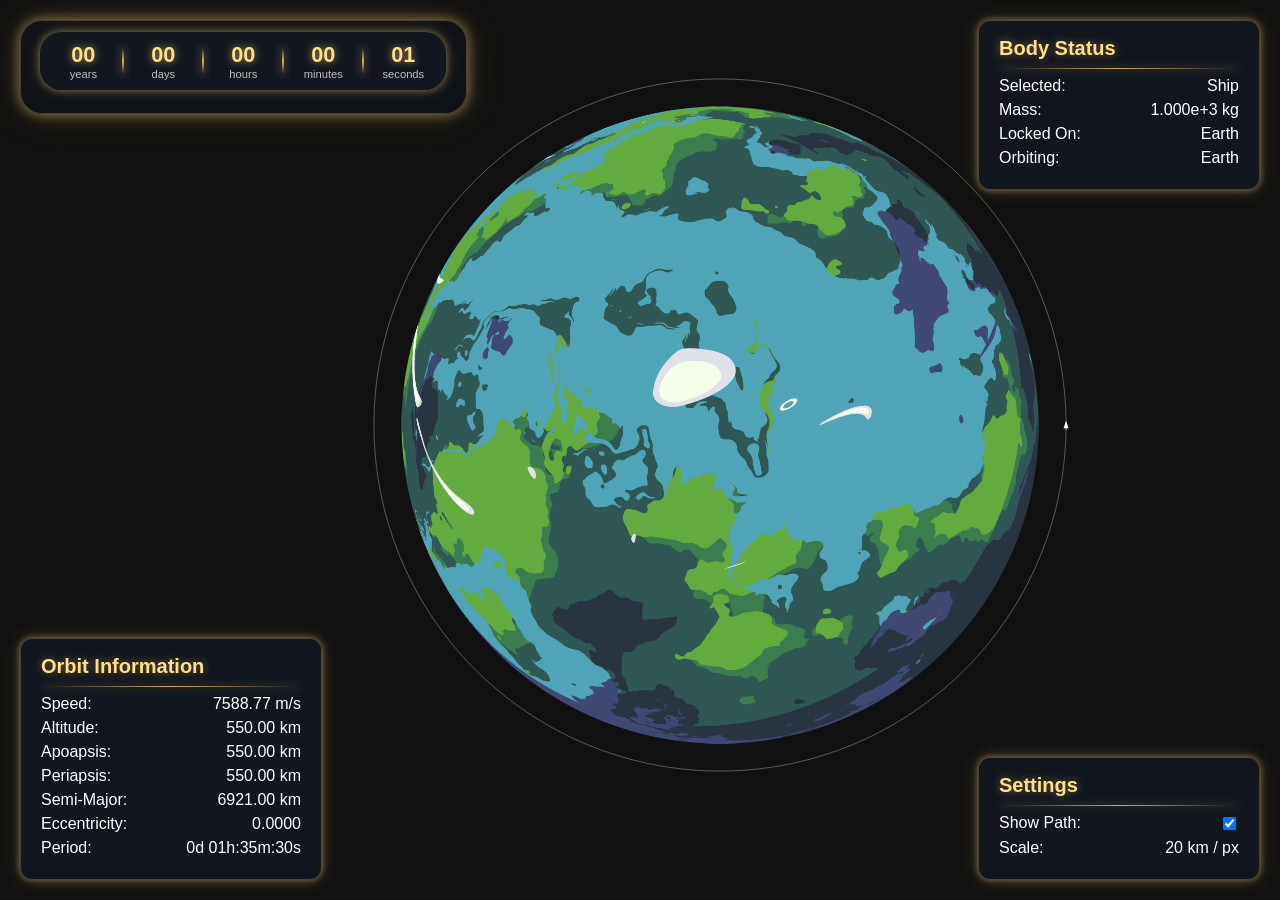
==== index.html @ ad807d1d "First" ====
<!DOCTYPE html>
<html lang="en">
  <head>
    <meta charset="utf-8" />
    <meta name="viewport" content="width=device-width, initial-scale=1" />
    <title>Orbits</title>
    <link rel="stylesheet" href="style.css" />
  </head>

  <body>
    <div class="canvas-wrapper">
      <canvas id="game"></canvas>

      <!-- TIME PANEL (Clock + Warp buttons) -->
      <div id="timePanel" class="ui-panel timepanel">
        <div class="timepanel-top">
          <div id="simClock">
            <div id="simClock" class="clock-bar">

              <div class="clock-segment">
                <div id="clockYears" class="clock-number">0</div>
                <div class="clock-label">years</div>
              </div>
              <div class="clock-separator"></div>
            
              <div class="clock-segment">
                <div id="clockDays" class="clock-number">0</div>
                <div class="clock-label">days</div>
              </div>
              <div class="clock-separator"></div>
            
              <div class="clock-segment">
                <div id="clockHours" class="clock-number">00</div>
                <div class="clock-label">hours</div>
              </div>
              <div class="clock-separator"></div>
            
              <div class="clock-segment">
                <div id="clockMinutes" class="clock-number">00</div>
                <div class="clock-label">minutes</div>
              </div>
              <div class="clock-separator"></div>
            
              <div class="clock-segment">
                <div id="clockSeconds" class="clock-number">00</div>
                <div class="clock-label">seconds</div>
              </div>
            
            </div>
            
          </div>
        </div>

        <div id="warpButtons" class="warp-buttons">
          <div class="clock-separator"></div>
          <button data-scale="1">1×</button>
          <div class="clock-separator"></div>
          <button data-scale="5">5×</button>
          <div class="clock-separator"></div>
          <button data-scale="10">10×</button>
          <div class="clock-separator"></div>
          <button data-scale="50">50×</button>
          <div class="clock-separator"></div>
          <button data-scale="100">100×</button>
          <div class="clock-separator"></div>
          <button data-scale="500">500×</button>
          <div class="clock-separator"></div>
          <button data-scale="1000">1k×</button>
          <div class="clock-separator"></div>
          <button data-scale="5000">5k×</button>
          <div class="clock-separator"></div>
          <button data-scale="10000">10k×</button>
          <div class="clock-separator"></div>
          <button data-scale="50000">50k×</button>
        </div>
      </div>

      <!-- ORBIT INFO -->
      <div id="orbitInfo" class="ui-panel large-panel">
        <div class="ui-title">Orbit Information</div>
        <div class="ui-divider"></div>
        <div class="info-row"><span>Speed:</span><span id="speedValue">—</span></div>
        <div class="info-row"><span>Altitude:</span><span id="altitudeValue">—</span></div>
        <div class="info-row"><span>Apoapsis:</span><span id="apoapsisValue">—</span></div>
        <div class="info-row"><span>Periapsis:</span><span id="periapsisValue">—</span></div>
        <div class="info-row"><span>Semi-Major:</span><span id="semiMajorValue">—</span></div>
        <div class="info-row"><span>Eccentricity:</span><span id="eccValue">—</span></div>
        <div class="info-row"><span>Period:</span><span id="periodValue">—</span></div>
      </div>

      <!-- SETTINGS PANEL -->
      <div id="generalSettings" class="ui-panel small-panel">
        <div class="ui-title">Settings</div>
        <div class="ui-divider"></div>


        <div class="info-row">
          <span>Show Path:</span>
          <input id="showPath" type="checkbox" checked/>
        </div>

        <div class="info-row">
          <span>Scale:</span>
          <span id="scaleText">10 km / px</span>
        </div>
      </div>

      <!-- BODY INFO -->
      <div id="bodyInfo" class="ui-panel small-panel">
        <div class="ui-title">Body Status</div>
        <div class="ui-divider"></div>

        <div class="info-row"><span>Selected:</span><span id="bodyName">Satellite</span></div>
        <div class="info-row"><span>Mass:</span><span id="bodyMass">—</span></div>
        <div class="info-row"><span>Locked On:</span><span id="CameraTarget">Earth</span></div>
        <div class="info-row"><span>Orbiting:</span><span id="bodyParent">—</span></div>
        
      </div>

    </div>
        <!-- RIGHT-CLICK CONTEXT MENU -->
    <div id="contextMenu" class="context-menu">
      <div id="ctxSelect">Select Body</div>
      <div id="ctxCamera">Set Camera Target</div>
    </div>


    <script type="module" src="index.js"></script>
  </body>
</html>
---- style.css ----
html, body {
  margin: 0;
  padding: 0;
  height: 100%;
  overflow: hidden;
  background: #111;
  font-family: Arial, sans-serif;
  color: white;
}

.canvas-wrapper {
  position: relative;
  width: 100%;
  height: 100%;
}

#game {
  width: 100%;
  height: 100%;
  display: block;
}

.ui-panel {
  position: absolute;
  background: rgba(20, 30, 45, 0.55);
  backdrop-filter: blur(6px);
  border-radius: 12px;
  padding: 16px 20px;

  border: 1px solid rgba(255,208,122,0.25);
  box-shadow:
    0 0 6px rgba(255,208,122,0.45),
    0 0 20px rgba(255,208,122,0.2);
}

.ui-title {
  font-size: 1.25rem;
  color: #ffe082;
  font-weight: bold;
  text-shadow: 0 0 10px rgba(255,208,122,0.4);
}

.ui-divider {
  margin: 8px 0;
  height: 1px;
  width: 100%;
  background: linear-gradient(to right,
    rgba(255,208,122,0),
    rgba(255,208,122,0.8),
    rgba(255,208,122,0));
  box-shadow: 0 0 8px rgba(255,208,122,0.5);
}

.info-row {
  display: flex;
  justify-content: space-between;
  margin: 6px 0;
}


/* =============================================
   TIME PANEL (wraps the clock perfectly)
============================================= */

#timePanel {
  position: absolute;
  top: 20px;
  left: 20px;

  display: inline-flex;
  flex-direction: column;
  align-items: center;

  padding: 10px 12px;   /* small but clean padding */
  width: fit-content;
  height: fit-content;

  background: rgba(15, 20, 30, 0.55);
  border-radius: 22px;

  border: 1px solid rgba(255,208,122,0.25);
  box-shadow:
    0 0 12px rgba(255,208,122,0.4),
    0 0 20px rgba(255,208,122,0.2),
    0 0 40px rgba(255,208,122,0.12);
}

#timePanel .timepanel-top {
  width: 100%;
  display: flex;
  justify-content: center;
}


/* =============================================
   CLOCK CONTAINER
============================================= */

.clock-bar {
  display: flex;
  align-items: center;
  gap: 14px;

  padding: 10px 18px;
  border-radius: 22px;

  background: rgba(20, 25, 35, 0.8);
  border: 1px solid rgba(255,208,122,0.25);
  box-shadow:
    0 0 6px rgba(255,208,122,0.35),
    0 0 16px rgba(255,208,122,0.2);

  width: fit-content;
  margin-bottom: 10px;
}

.clock-segment {
  display: flex;
  flex-direction: column;
  align-items: center;
  min-width: 50px;
}

.clock-number {
  font-size: 1.35rem;
  font-weight: 600;
  color: #ffe082;

  text-shadow:
    0 0 6px rgba(255,208,122,0.4),
    0 0 12px rgba(255,208,122,0.3),
    0 0 20px rgba(255,208,122,0.2);
}

.clock-label {
  font-size: 0.7rem;
  opacity: 0.85;
  color: #ddd;
}

/* =============================================
   GOLD GLOW SEPARATORS (no ":" only bars)
============================================= */

.clock-separator {
  width: 2px;
  height: 28px;

  background: linear-gradient(
    to bottom,
    rgba(255,208,122,0),
    rgba(255,208,122,0.85),
    rgba(255,208,122,0)
  );

  box-shadow: 0 0 8px rgba(255,208,122,0.6);
  border-radius: 4px;
}


/* WARP BUTTONS */


.warp-buttons {
  display: flex;
  align-items: center;
  justify-content: center;
  flex-wrap: nowrap;
  gap: 6px;
  margin-top: 0;

  padding: 0;
  border-radius: 16px;
  background: transparent;
  border: 1px solid transparent;
  box-shadow: none;

  max-height: 0;
  opacity: 0;
  overflow: hidden;
  pointer-events: none;
  transition: 0.25s ease;
}

.warp-buttons.visible {
  margin-top: 6px;
  padding: 4px 10px;
  background: rgba(20, 25, 35, 0.85);
  border: 1px solid rgba(255,208,122,0.25);
  box-shadow:
    0 0 6px rgba(255,208,122,0.35),
    0 0 16px rgba(255,208,122,0.18);

  max-height: 90px;
  opacity: 1;
  pointer-events: auto;
}

.warp-buttons button {
  background: transparent;
  border: none;
  color: #ffe082;
  padding: 2px 4px;
  min-width: 0;
  font-size: 0.68rem;
  letter-spacing: 0.03em;
  border-radius: 4px;
  flex: 0 0 auto;
}

.warp-buttons button.active {
  background: rgba(255,208,122,0.2);
  color: #eee;
  box-shadow: 0 0 8px rgba(255,208,122,0.45);
}

.warp-buttons .clock-separator {
  height: 16px;
  box-shadow: 0 0 6px rgba(255,208,122,0.45);
}

/* ORBIT INFO */
#orbitInfo {
  bottom: 20px;
  left: 20px;
  width: 260px;
}

/* SETTINGS */
#generalSettings {
  bottom: 20px;
  right: 20px;
  width: 240px;
}

/* BODY INFO */
#bodyInfo {
  top: 20px;
  right: 20px;
  width: 240px;
}

/* ==== Custom Right-Click Menu ==== */
.context-menu {
  position: absolute;
  background: rgba(20, 30, 45, 0.95);
  border: 1px solid rgba(255,208,122,0.35);
  box-shadow: 0 0 12px rgba(255,208,122,0.4);
  border-radius: 8px;
  padding: 6px 0;
  width: 160px;
  display: none;
  z-index: 9999;
}

.context-menu div {
  padding: 8px 12px;
  cursor: pointer;
  color: #ffe082;
  font-size: 0.9rem;
}

.context-menu div:hover {
  background: rgba(255,208,122,0.12);
}
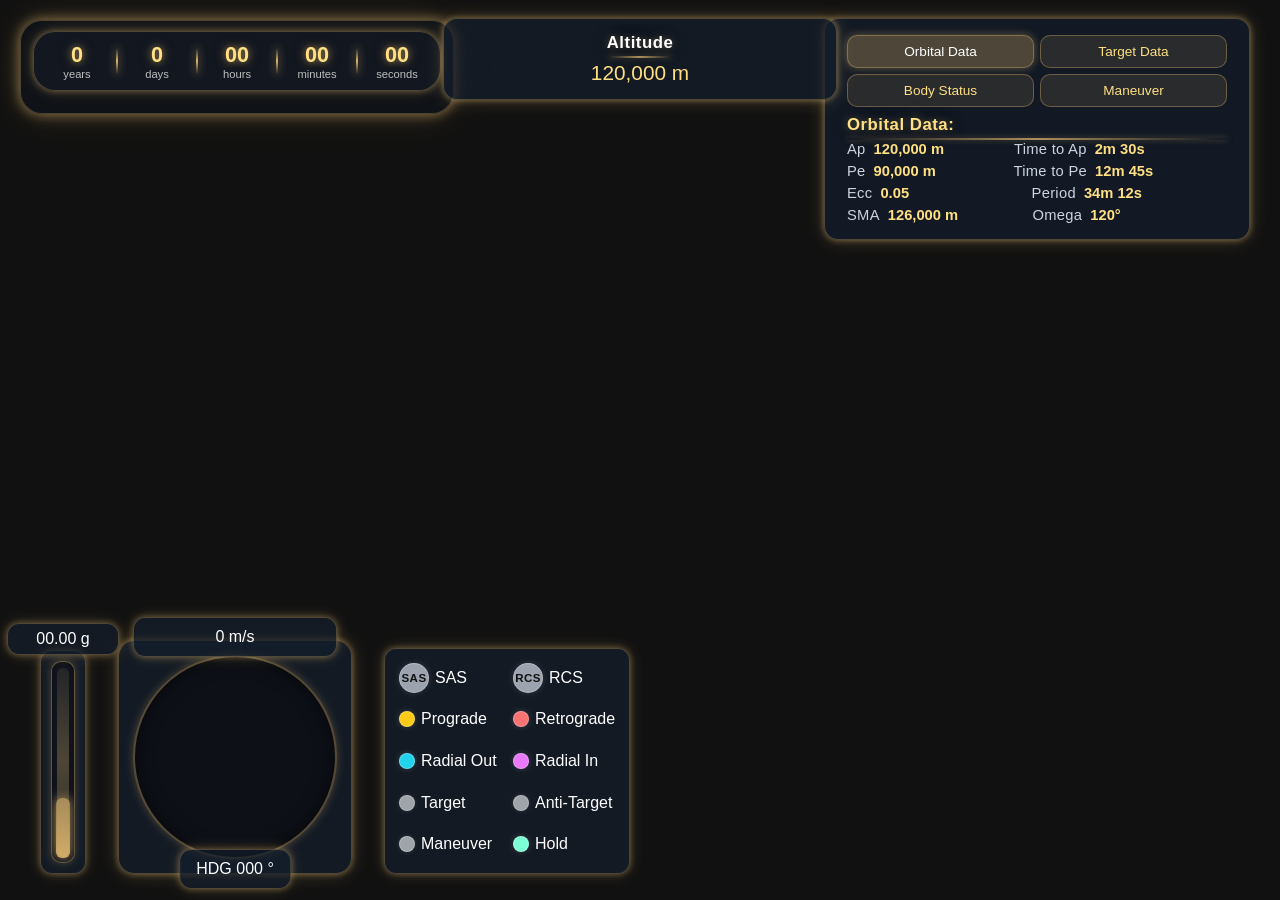
==== commit cde2f458: "V2" ====
--- a/index.html
+++ b/index.html
@@ -3,19 +3,23 @@
   <head>
     <meta charset="utf-8" />
     <meta name="viewport" content="width=device-width, initial-scale=1" />
+    <meta http-equiv="Cache-Control" content="no-cache, no-store, must-revalidate" />
+    <meta http-equiv="Pragma" content="no-cache" />
+    <meta http-equiv="Expires" content="0" />
     <title>Orbits</title>
     <link rel="stylesheet" href="style.css" />
   </head>
 
   <body>
-    <div class="canvas-wrapper">
-      <canvas id="game"></canvas>
+    <canvas id="game"></canvas>
+    <div id ="uiRoot">
+      
 
       <!-- TIME PANEL (Clock + Warp buttons) -->
       <div id="timePanel" class="ui-panel timepanel">
         <div class="timepanel-top">
           <div id="simClock">
-            <div id="simClock" class="clock-bar">
+            <div class="clock-bar">
 
               <div class="clock-segment">
                 <div id="clockYears" class="clock-number">0</div>
@@ -52,79 +56,232 @@
         </div>
 
         <div id="warpButtons" class="warp-buttons">
-          <div class="clock-separator"></div>
-          <button data-scale="1">1×</button>
-          <div class="clock-separator"></div>
-          <button data-scale="5">5×</button>
-          <div class="clock-separator"></div>
-          <button data-scale="10">10×</button>
-          <div class="clock-separator"></div>
-          <button data-scale="50">50×</button>
-          <div class="clock-separator"></div>
-          <button data-scale="100">100×</button>
-          <div class="clock-separator"></div>
-          <button data-scale="500">500×</button>
-          <div class="clock-separator"></div>
-          <button data-scale="1000">1k×</button>
-          <div class="clock-separator"></div>
-          <button data-scale="5000">5k×</button>
-          <div class="clock-separator"></div>
-          <button data-scale="10000">10k×</button>
-          <div class="clock-separator"></div>
-          <button data-scale="50000">50k×</button>
-        </div>
-      </div>
-
-      <!-- ORBIT INFO -->
-      <div id="orbitInfo" class="ui-panel large-panel">
-        <div class="ui-title">Orbit Information</div>
-        <div class="ui-divider"></div>
-        <div class="info-row"><span>Speed:</span><span id="speedValue">—</span></div>
-        <div class="info-row"><span>Altitude:</span><span id="altitudeValue">—</span></div>
-        <div class="info-row"><span>Apoapsis:</span><span id="apoapsisValue">—</span></div>
-        <div class="info-row"><span>Periapsis:</span><span id="periapsisValue">—</span></div>
-        <div class="info-row"><span>Semi-Major:</span><span id="semiMajorValue">—</span></div>
-        <div class="info-row"><span>Eccentricity:</span><span id="eccValue">—</span></div>
-        <div class="info-row"><span>Period:</span><span id="periodValue">—</span></div>
-      </div>
-
-      <!-- SETTINGS PANEL -->
-      <div id="generalSettings" class="ui-panel small-panel">
-        <div class="ui-title">Settings</div>
-        <div class="ui-divider"></div>
-
-
-        <div class="info-row">
-          <span>Show Path:</span>
-          <input id="showPath" type="checkbox" checked/>
-        </div>
-
-        <div class="info-row">
-          <span>Scale:</span>
-          <span id="scaleText">10 km / px</span>
-        </div>
-      </div>
-
-      <!-- BODY INFO -->
-      <div id="bodyInfo" class="ui-panel small-panel">
-        <div class="ui-title">Body Status</div>
-        <div class="ui-divider"></div>
-
-        <div class="info-row"><span>Selected:</span><span id="bodyName">Satellite</span></div>
-        <div class="info-row"><span>Mass:</span><span id="bodyMass">—</span></div>
-        <div class="info-row"><span>Locked On:</span><span id="CameraTarget">Earth</span></div>
-        <div class="info-row"><span>Orbiting:</span><span id="bodyParent">—</span></div>
-        
-      </div>
-
+          <!-- buttons generated dynamically -->
+        </div>
+      </div>
+
+      <div id="altitudeBox">
+        <span class="label panel-title">Altitude</span>
+        <span class="value" id="altitudeValue">120,000 m</span>
+      </div>
+
+      <div id="infoContainer">
+        <div class="info-tabs">
+          <button class="info-tab active" data-tab="orbital">Orbital Data</button>
+          <button class="info-tab" data-tab="target">Target Data</button>
+          <button class="info-tab" data-tab="body">Body Status</button>
+          <button class="info-tab" data-tab="maneuver">Maneuver</button>
+        </div>
+
+        <div class="info-content" data-tab-panel="orbital">
+          <div class="info-title panel-title">Orbital Data:</div>
+          <div class="info-row paired">
+            <span class="info-label">Ap</span>
+            <span class="info-value" id="apoapsisValue">120,000 m</span>
+            <span class="info-label">Time to Ap</span>
+            <span class="info-value" id="timeToApValue">2m 30s</span>
+          </div>
+          <div class="info-row paired">
+            <span class="info-label">Pe</span>
+            <span class="info-value" id="periapsisValue">90,000 m</span>
+            <span class="info-label">Time to Pe</span>
+            <span class="info-value" id="timeToPeValue">12m 45s</span>
+          </div>
+          <div class="info-row paired">
+            <span class="info-label">Ecc</span>
+            <span class="info-value" id="eccentricityValue">0.05</span>
+            <span class="info-label">Period</span>
+            <span class="info-value" id="periodValue">34m 12s</span>
+          </div>
+          <div class="info-row paired">
+            <span class="info-label">SMA</span>
+            <span class="info-value" id="semimajorValue">126,000 m</span>
+            <span class="info-label">Omega</span>
+            <span class="info-value" id="argumentValue">120°</span>
+          </div>
+        </div>
+
+        <div class="info-content hidden" data-tab-panel="target">
+          <div class="info-title panel-title">Target Data</div>
+          <div class="info-row">
+            <span class="info-label">Relative Vel</span>
+            <span class="info-value" id="targetRelVel">25 m/s</span>
+          </div>
+          <div class="info-row">
+            <span class="info-label">Separation</span>
+            <span class="info-value" id="targetSeparation">2.5 km</span>
+          </div>
+          <div class="info-row">
+            <span class="info-label">Closest Approach</span>
+            <span class="info-value" id="targetClosest">120 m</span>
+          </div>
+          <div class="info-row">
+            <span class="info-label">Time to CA</span>
+            <span class="info-value" id="targetTimeCA">1m 10s</span>
+          </div>
+        </div>
+
+        <div class="info-content hidden" data-tab-panel="body">
+          <div class="info-title panel-title">Body Status</div>
+          <div class="info-row">
+            <span class="info-label">Selected</span>
+            <span class="info-value" id="bodySelected">Ship</span>
+          </div>
+          <div class="info-row">
+            <span class="info-label">Mass</span>
+            <span class="info-value" id="bodyMass">1,000 kg</span>
+          </div>
+          <div class="info-row">
+            <span class="info-label">Situation</span>
+            <span class="info-value" id="bodySituation">Orbit</span>
+          </div>
+          <div class="info-row">
+            <span class="info-label">SOI</span>
+            <span class="info-value" id="bodySOI">Earth</span>
+          </div>
+          <div class="info-row">
+            <span class="info-label">Locked On</span>
+            <span class="info-value" id="bodyLockedOn">Ship</span>
+          </div>
+        </div>
+
+        <div class="info-content hidden" data-tab-panel="maneuver">
+          <div class="info-title panel-title">Maneuver Details</div>
+          <div class="info-row">
+            <span class="info-label">Delta V</span>
+            <span class="info-value" id="manDeltaV">320 m/s</span>
+          </div>
+          <div class="info-row">
+            <span class="info-label">Duration</span>
+            <span class="info-value" id="manDuration">18s</span>
+          </div>
+          <div class="info-row">
+            <span class="info-label">Start Burn</span>
+            <span class="info-value" id="manBurnStart">0d 0h 0m 9s</span>
+          </div>
+          <div class="info-row">
+            <span class="info-label">TWR</span>
+            <span class="info-value" id="manTWR">1.8</span>
+          </div>
+          <div class="info-row">
+            <span class="info-label">Heading</span>
+            <span class="info-value" id="manHeading">090°</span>
+          </div>
+        </div>
+      </div>
+
+      <div id="hudCluster">
+        <div id="thrustContainer">
+          <div id="accelBox">
+            <span class="value" id="accelValue">00.00 g</span>
+          </div>
+          <div id="thrustBar">
+            <div id="thrustLabel">0%</div>
+            <div id="thrustFill"></div>
+          </div>
+        </div>
+
+        <div id="navballContainer">
+          <div id="velocityBox">
+            <span class="value" id="velocityValue">0 m/s</span>
+          </div>
+          <canvas id="navball" width="200" height="200"></canvas>
+          <div id="headingBox">
+            <span class="label">HDG</span>
+            <span class="value" id="headingValue">000 °</span>
+          </div>
+        </div>
+
+        <div id="legendBox">
+          <div class="legend-item">
+            <span class="legend-btn">SAS</span>
+            <span>SAS</span>
+          </div>
+          <div class="legend-item">
+            <span class="legend-btn">RCS</span>
+            <span>RCS</span>
+          </div>
+          <div class="legend-item">
+            <button class="legend-dot-btn" style="color:#facc15;"></button><span>Prograde</span>
+          </div>
+          <div class="legend-item">
+            <button class="legend-dot-btn" style="color:#f87272;"></button><span>Retrograde</span>
+          </div>
+          <div class="legend-item">
+            <button class="legend-dot-btn" style="color:#22d3ee;"></button><span>Radial Out</span>
+          </div>
+          <div class="legend-item">
+            <button class="legend-dot-btn" style="color:#e879f9;"></button><span>Radial In</span>
+          </div>
+          <div class="legend-item">
+            <button class="legend-dot-btn" style="color:#9ca3af;" data-disabled="true"></button><span>Target</span>
+          </div>
+          <div class="legend-item">
+            <button class="legend-dot-btn" style="color:#9ca3af;" data-disabled="true"></button><span>Anti-Target</span>
+          </div>
+          <div class="legend-item">
+            <button class="legend-dot-btn" style="color:#9ca3af;" data-disabled="true"></button><span>Maneuver</span>
+          </div>
+          <div class="legend-item">
+            <button class="legend-dot-btn" style="color:#7cffd4;"></button><span>Hold</span>
+          </div>
+        </div>
+      </div>
+
+    <!-- Context menu (right-click bodies) -->
+    <div id="contextMenu" class="context-menu hidden">
+      <button id="ctxSelect">Select Body</button>
+      <button id="ctxFocus">Set Camera Focus</button>
+      <button id="ctxTarget">Set Target (placeholder)</button>
     </div>
-        <!-- RIGHT-CLICK CONTEXT MENU -->
-    <div id="contextMenu" class="context-menu">
-      <div id="ctxSelect">Select Body</div>
-      <div id="ctxCamera">Set Camera Target</div>
+
+    <!-- Pause Overlay -->
+    <div id="pauseOverlay">
+      <div id="pauseWindow">
+        <div class="pause-header">
+          <button id="settingsBack" class="icon-btn hidden" aria-label="Back to menu">&lt;</button>
+          <h2 id="pauseTitle" class="panel-title">Paused</h2>
+          <button id="pauseClose" class="icon-btn" aria-label="Close pause menu">x</button>
+        </div>
+        <div class="pause-body">
+          <div class="menu-buttons" id="mainMenu">
+            <button class="pause-btn" data-action="resume">Resume</button>
+            <button class="pause-btn" data-open="settings">Settings</button>
+            <button class="pause-btn" data-action="quit">Quit</button>
+          </div>
+          <div id="settingsPanel" class="hidden">
+            <h3 class="panel-title">Scaling</h3>
+            <div class="setting-row">
+              <label for="uiScaleRange">UI Scale</label>
+              <input type="range" id="uiScaleRange" min="50" max="150" step="1" value="100">
+              <span class="setting-value" id="uiScaleValue">100%</span>
+            </div>
+            <div class="setting-row">
+              <label for="clockScaleRange">Clock Scale</label>
+              <input type="range" id="clockScaleRange" min="50" max="150" step="1" value="100">
+              <span class="setting-value" id="clockScaleValue">100%</span>
+            </div>
+            <div class="setting-row">
+              <label for="altitudeScaleRange">Altitude Scale</label>
+              <input type="range" id="altitudeScaleRange" min="50" max="150" step="1" value="100">
+              <span class="setting-value" id="altitudeScaleValue">100%</span>
+            </div>
+            <div class="setting-row">
+              <label for="navballScaleRange">Navball Cluster Scale</label>
+              <input type="range" id="navballScaleRange" min="50" max="150" step="1" value="100">
+              <span class="setting-value" id="navballScaleValue">100%</span>
+            </div>
+            <div class="setting-row">
+              <label for="infoScaleRange">Info Panel Scale</label>
+              <input type="range" id="infoScaleRange" min="50" max="150" step="1" value="100">
+              <span class="setting-value" id="infoScaleValue">100%</span>
+            </div>
+          </div>
+        </div>
+      </div>
     </div>
 
-
-    <script type="module" src="index.js"></script>
-  </body>
+  <script type="module" src="./main.js?v=20260315-2218"></script>
+
+ </body>
 </html>
--- a/style.css
+++ b/style.css
@@ -1,3 +1,20 @@
+:root {
+  --design-width: 1600;
+  --design-height: 900;
+
+  --ui-scale-auto: min(
+    1,
+    calc(100vw / var(--design-width)),
+    calc(100vh / var(--design-height))
+  );
+  --ui-scale: var(--ui-scale-auto);
+  --clock-scale: 1;
+  --altitude-scale: 1;
+  --navball-scale: 1;
+  --navball-size: 200px;
+  --info-scale: 1;
+}
+
 html, body {
   margin: 0;
   padding: 0;
@@ -8,17 +25,85 @@
   color: white;
 }
 
-.canvas-wrapper {
-  position: relative;
-  width: 100%;
-  height: 100%;
-}
+
+
 
 #game {
-  width: 100%;
-  height: 100%;
+  position: fixed;
+  inset: 0;
+  width: 100vw;
+  height: 100vh;
   display: block;
 }
+
+#uiRoot {
+  position: fixed;
+  inset: 0;
+
+  /* same “inverse size + scale” trick, but now applied ONLY to UI */
+  width: calc(100vw / var(--ui-scale));
+  height: calc(100vh / var(--ui-scale));
+  transform: scale(var(--ui-scale));
+  transform-origin: top left;
+
+  pointer-events: none; /* lets mouse interact with canvas unless a panel overrides */
+}
+
+
+/* ===========================
+   ENABLE INTERACTION FOR UI
+=========================== */
+
+#uiRoot #timePanel,
+#uiRoot #warpButtons,
+#uiRoot #legendBox,
+#uiRoot #legendBox *,
+#uiRoot #hudCluster,
+#uiRoot #hudCluster *,
+#uiRoot #infoPanel,
+#uiRoot #infoPanel *,
+#uiRoot .info-tab,
+#uiRoot .info-content,
+#uiRoot #contextMenu,
+#uiRoot #contextMenu * {
+  pointer-events: auto;
+}
+
+.context-menu {
+  position: fixed;
+  background: rgba(18, 24, 36, 0.95);
+  border: 1px solid rgba(255, 208, 122, 0.35);
+  box-shadow:
+    0 6px 20px rgba(0, 0, 0, 0.4),
+    0 0 12px rgba(255, 208, 122, 0.18);
+  border-radius: 10px;
+  padding: 6px;
+  display: flex;
+  flex-direction: column;
+  gap: 6px;
+  z-index: 40;
+  min-width: 190px;
+  pointer-events: auto;
+}
+
+.context-menu button {
+  background: rgba(255, 208, 122, 0.12);
+  border: 1px solid rgba(255, 208, 122, 0.25);
+  color: #ffe082;
+  border-radius: 8px;
+  padding: 8px 10px;
+  text-align: left;
+  cursor: pointer;
+  transition: background 120ms ease, transform 120ms ease;
+}
+
+.context-menu button:hover,
+.context-menu button:focus-visible {
+  background: rgba(255, 208, 122, 0.22);
+  transform: translateX(1px);
+}
+
+
 
 .ui-panel {
   position: absolute;
@@ -33,31 +118,6 @@
     0 0 20px rgba(255,208,122,0.2);
 }
 
-.ui-title {
-  font-size: 1.25rem;
-  color: #ffe082;
-  font-weight: bold;
-  text-shadow: 0 0 10px rgba(255,208,122,0.4);
-}
-
-.ui-divider {
-  margin: 8px 0;
-  height: 1px;
-  width: 100%;
-  background: linear-gradient(to right,
-    rgba(255,208,122,0),
-    rgba(255,208,122,0.8),
-    rgba(255,208,122,0));
-  box-shadow: 0 0 8px rgba(255,208,122,0.5);
-}
-
-.info-row {
-  display: flex;
-  justify-content: space-between;
-  margin: 6px 0;
-}
-
-
 /* =============================================
    TIME PANEL (wraps the clock perfectly)
 ============================================= */
@@ -66,6 +126,9 @@
   position: absolute;
   top: 20px;
   left: 20px;
+
+  transform: scale(var(--clock-scale));
+  transform-origin: top left;
 
   display: inline-flex;
   flex-direction: column;
@@ -157,7 +220,6 @@
   border-radius: 4px;
 }
 
-
 /* WARP BUTTONS */
 
 
@@ -219,48 +281,564 @@
   box-shadow: 0 0 6px rgba(255,208,122,0.45);
 }
 
-/* ORBIT INFO */
-#orbitInfo {
-  bottom: 20px;
-  left: 20px;
-  width: 260px;
-}
-
-/* SETTINGS */
-#generalSettings {
-  bottom: 20px;
-  right: 20px;
-  width: 240px;
-}
-
-/* BODY INFO */
-#bodyInfo {
-  top: 20px;
-  right: 20px;
-  width: 240px;
-}
-
-/* ==== Custom Right-Click Menu ==== */
-.context-menu {
-  position: absolute;
-  background: rgba(20, 30, 45, 0.95);
+/* WARP BUTTONS */
+ 
+
+#altitudeBox {
+  position: absolute;
+  top: 18px;
+  left: 50%;
+  transform: translateX(-50%) scale(var(--altitude-scale));
+  transform-origin: top center;
+  background: rgba(20, 30, 45, 0.7);
+  border-radius: 14px;
+  padding: 14px 26px;
+  border: 1px solid rgba(255,208,122,0.25);
+  box-shadow:
+    0 0 6px rgba(255,208,122,0.45),
+    0 0 20px rgba(255,208,122,0.2);
+  z-index: 2;
+  text-align: center;
+  min-width: 340px;
+  display: flex;
+  flex-direction: column;
+  align-items: center;
+}
+
+#altitudeBox .label {
+  display: block;
+  margin-bottom: 8px;
+  color: #fff !important;
+}
+
+#altitudeBox .value {
+  font-size: 1.3rem;
+  color: #ffe082;
+}
+
+#infoContainer {
+  position: absolute;
+  top: 18px;
+  right: 30px;
+  background: rgba(20, 30, 45, 0.72);
+  border-radius: 14px;
+  padding: 16px 22px;
+  border: 1px solid rgba(255,208,122,0.25);
+  box-shadow:
+    0 0 6px rgba(255,208,122,0.45),
+    0 0 20px rgba(255,208,122,0.2);
+  width: 380px;
+  display: flex;
+  flex-direction: column;
+  gap: 8px;
+  transform: scale(var(--info-scale));
+  transform-origin: top right;
+}
+
+.info-tabs {
+  display: grid;
+  grid-template-columns: repeat(2, minmax(0, 1fr));
+  gap: 6px;
+}
+
+.info-tab {
+  background: rgba(255,208,122,0.1);
+  border: 1px solid rgba(255,208,122,0.3);
+  color: #ffe082;
+  border-radius: 10px;
+  padding: 8px 10px;
+  cursor: pointer;
+  font-size: 0.85rem;
+  transition: background 120ms ease, box-shadow 120ms ease, transform 120ms ease;
+}
+
+.info-tab:hover,
+.info-tab:focus-visible {
+  transform: translateY(-1px);
+  box-shadow: 0 0 10px rgba(255,208,122,0.3);
+  background: rgba(255,208,122,0.18);
+}
+
+.info-tab.active {
+  background: rgba(255,208,122,0.25);
+  box-shadow: 0 0 10px rgba(255,208,122,0.35);
+  color: #fff;
+}
+
+.info-content {
+  display: grid;
+  gap: 6px;
+}
+
+.info-content.hidden {
+  display: none;
+}
+
+.panel-title,
+#altitudeBox .label,
+#infoContainer .info-title {
+  font-size: 1.05rem;
+  font-weight: 700;
+  letter-spacing: 0.03em;
+  color: #ffe082;
+  text-transform: none;
+  position: relative;
+  text-shadow:
+    0 0 8px rgba(255,208,122,0.35),
+    0 0 18px rgba(0,0,0,0.4);
+}
+
+.panel-title::after,
+#altitudeBox .label::after,
+#infoContainer .info-title::after {
+  content: "";
+  position: absolute;
+  left: 0;
+  right: 0;
+  bottom: -5px;
+  height: 2px;
+  border-radius: 999px;
+  background: linear-gradient(
+    to right,
+    rgba(255,208,122,0),
+    rgba(255,208,122,0.65),
+    rgba(255,208,122,0)
+  );
+  box-shadow:
+    0 0 6px rgba(255,208,122,0.35),
+    0 0 10px rgba(0,0,0,0.25);
+}
+
+#infoContainer .info-row {
+  display: flex;
+  justify-content: space-between;
+  align-items: center;
+  font-size: 0.92rem;
+}
+
+#infoContainer .info-row.paired {
+  display: grid;
+  grid-template-columns: auto minmax(0, 1fr) auto minmax(0, 1fr);
+  column-gap: 8px;
+}
+
+#infoContainer .info-label {
+  color: #cdd4e2;
+  letter-spacing: 0.02em;
+}
+
+#infoContainer .info-value {
+  color: #ffe082;
+  font-weight: 600;
+}
+
+#navballContainer {
+  position: relative;
+  background: rgba(20, 30, 45, 0.7);
+  border: 1px solid rgba(255,208,122,0.25);
+  border-radius: 16px;
+  padding: 14px;
+  box-shadow:
+    0 0 6px rgba(255,208,122,0.45),
+    0 0 20px rgba(255,208,122,0.2);
+  display: inline-flex;
+  align-items: center;
+  justify-content: center;
+  z-index: 2;
+}
+
+#velocityBox {
+  position: absolute;
+  left: 50%;
+  top: -24px;
+  transform: translateX(-50%);
+  background: rgba(20, 30, 45, 0.7);
+  border: 1px solid rgba(255,208,122,0.25);
+  border-radius: 12px;
+  padding: 10px 16px;
+  min-width: 170px;
+  box-shadow:
+    0 0 6px rgba(255,208,122,0.35),
+    0 0 16px rgba(255,208,122,0.18);
+  text-align: center;
+  z-index: 3;
+}
+
+#headingBox {
+  position: absolute;
+  left: 50%;
+  bottom: -16px;
+  transform: translateX(-50%);
+  background: rgba(20, 30, 45, 0.7);
+  border: 1px solid rgba(255,208,122,0.25);
+  border-radius: 12px;
+  padding: 10px 16px;
+  box-shadow:
+    0 0 6px rgba(255,208,122,0.35),
+    0 0 16px rgba(255,208,122,0.18);
+  text-align: center;
+  z-index: 2;
+}
+
+#legendBox {
+  position: relative;
+  background: rgba(20, 30, 45, 0.7);
+  border: 1px solid rgba(255,208,122,0.25);
+  border-radius: 12px;
+  padding: 12px 14px;
+  min-width: 200px;
+  min-height: 200px;
+  box-shadow:
+    0 0 6px rgba(255,208,122,0.35),
+    0 0 16px rgba(255,208,122,0.18);
+  z-index: 2;
+  display: grid;
+  grid-template-columns: repeat(2, minmax(0, 1fr));
+  grid-auto-rows: 1fr;
+  gap: 8px 12px;
+  align-content: space-between;
+}
+
+#legendBox .legend-item {
+  display: flex;
+  align-items: center;
+  gap: 6px;
+  justify-content: flex-start;
+}
+
+#legendBox .dot {
+  width: 12px;
+  height: 12px;
+  border-radius: 50%;
+  box-shadow: 0 0 10px currentColor;
+}
+
+#legendBox .legend-dot-btn {
+  width: 16px;
+  height: 16px;
+  border-radius: 50%;
+  border: 1px solid rgba(255,255,255,0.25);
+  background: currentColor;
+  box-shadow: 0 0 6px rgba(255,255,255,0.18);
+  padding: 0;
+  cursor: pointer;
+  outline: none;
+  transition: transform 120ms ease, box-shadow 120ms ease;
+}
+
+#legendBox .legend-dot-btn:hover,
+#legendBox .legend-dot-btn:focus-visible {
+  transform: scale(1.08);
+  box-shadow:
+    0 0 8px currentColor,
+    0 0 12px rgba(255,255,255,0.22);
+}
+
+#legendBox .legend-dot-btn.active {
+  box-shadow:
+    0 0 12px currentColor,
+    0 0 18px rgba(255,255,255,0.3);
+  transform: scale(1.08);
+}
+
+#legendBox .legend-dot-btn[data-disabled="true"] {
+  cursor: default;
+  box-shadow: 0 0 4px rgba(255,255,255,0.12);
+  filter: grayscale(0.4);
+}
+
+#legendBox .legend-btn {
+  width: 28px;
+  height: 28px;
+  border-radius: 50%;
+  display: inline-flex;
+  align-items: center;
+  justify-content: center;
+  font-size: 0.72rem;
+  font-weight: 700;
+  letter-spacing: 0.04em;
+  color: #111;
+  background: #9ca3af;
+  border: 1px solid rgba(255,255,255,0.25);
+  box-shadow: 0 0 6px rgba(255,255,255,0.15);
+  cursor: pointer;
+  transition: transform 120ms ease, box-shadow 120ms ease, background 120ms ease;
+}
+
+#legendBox .legend-btn:hover,
+#legendBox .legend-btn:focus-visible {
+  transform: scale(1.05);
+  box-shadow: 0 0 8px rgba(255,255,255,0.25);
+}
+
+#legendBox .legend-btn.active {
+  background: #ffe082;
+  border-color: rgba(255,208,122,0.6);
+  box-shadow:
+    0 0 10px rgba(255,208,122,0.45),
+    0 0 16px rgba(255,208,122,0.3);
+}
+#thrustContainer {
+  position: relative;
+  background: rgba(20, 30, 45, 0.7);
+  border: 1px solid rgba(255,208,122,0.25);
+  border-radius: 12px;
+  padding: 10px;
+  box-shadow:
+    0 0 6px rgba(255,208,122,0.35),
+    0 0 16px rgba(255,208,122,0.18);
+  z-index: 6;
+  box-sizing: border-box;
+  display: flex;
+  align-items: center;
+  justify-content: center;
+}
+
+
+#accelBox {
+  position: absolute;
+  left: 50%;
+  transform: translate(-50%, -8px);
+  top: -20px;
+  background: rgba(20, 30, 45, 0.7);
+  border: 1px solid rgba(255,208,122,0.25);
+  border-radius: 12px;
+  padding: 6px 10px;
+  min-width: 90px;
+  box-shadow:
+    0 0 6px rgba(255,208,122,0.35),
+    0 0 16px rgba(255,208,122,0.18);
+  text-align: center;
+  z-index: 10;
+}
+
+
+#thrustBar {
+  position: relative;
+  width: 22px;
+  height: 200px;
+  border-radius: 10px;
+  background: rgba(20, 25, 35, 0.9);
   border: 1px solid rgba(255,208,122,0.35);
-  box-shadow: 0 0 12px rgba(255,208,122,0.4);
+  box-shadow:
+    inset 0 0 10px rgba(0,0,0,0.6),
+    0 0 10px rgba(255,208,122,0.25);
+  overflow: hidden;
+}
+
+#thrustBar::before {
+  content: "";
+  position: absolute;
+  inset: 6px 5px;
+  border-radius: 6px;
+  background: linear-gradient(
+    to bottom,
+    rgba(255,208,122,0.08),
+    rgba(255,208,122,0.25),
+    rgba(255,208,122,0.08)
+  );
+  pointer-events: none;
+}
+
+#thrustFill {
+  position: absolute;
+  bottom: 4px;
+  left: 4px;
+  right: 4px;
+  height: 30%;
+  border-radius: 6px;
+  background: linear-gradient(
+    to top,
+    rgba(255,208,122,0.8),
+    rgba(255,208,122,0.55)
+  );
+  box-shadow:
+    0 0 10px rgba(255,208,122,0.45),
+    0 0 18px rgba(255,208,122,0.3);
+  transition: height 180ms ease;
+}
+
+#thrustArrow {
+  display: none;
+}
+
+
+#thrustFrame {
+  display: none;
+}
+
+#thrustLabel {
+  position: absolute;
+  top: -32px;
+  left: 50%;
+  transform: translateX(-50%);
+  background: rgba(20, 30, 45, 0.85);
+  border: 1px solid rgba(255,208,122,0.25);
   border-radius: 8px;
-  padding: 6px 0;
-  width: 160px;
-  display: none;
-  z-index: 9999;
-}
-
-.context-menu div {
-  padding: 8px 12px;
+  padding: 4px 8px;
+  color: #ffe082;
+  font-size: 0.85rem;
+  box-shadow:
+    0 0 6px rgba(255,208,122,0.35),
+    0 0 12px rgba(255,208,122,0.2);
+  white-space: nowrap;
+}
+
+#navball {
+  width: var(--navball-size);
+  height: var(--navball-size);
+  border-radius: 50%;
+  background: #0d1017;
+  border: 2px solid rgba(255,208,122,0.3);
+  box-shadow:
+    inset 0 0 18px rgba(0,0,0,0.6),
+    0 0 10px rgba(255,208,122,0.25);
+}
+
+
+#hudCluster {
+  position: absolute;
+  bottom: 26px;
+  left: 40px;
+  display: flex;
+  align-items: flex-end;
+  gap: 32px;
+  z-index: 2;
+  transform: scale(var(--navball-scale));
+  transform-origin: bottom left;
+}
+
+/* =============================================
+   PAUSE OVERLAY
+============================================= */
+
+body.paused {
+  overflow: hidden;
+}
+
+#pauseOverlay {
+  position: fixed;
+  inset: 0;
+  display: flex;
+  align-items: center;
+  justify-content: center;
+  background: rgba(0, 0, 0, 0.4);
+  opacity: 0;
+  pointer-events: none;
+  transition: opacity 160ms ease;
+  z-index: 20;
+}
+
+#pauseOverlay.visible {
+  opacity: 1;
+  pointer-events: auto;
+}
+
+#pauseWindow {
+  background: rgba(20, 25, 35, 0.9);
+  border: 1px solid rgba(255,208,122,0.3);
+  box-shadow:
+    0 0 12px rgba(255,208,122,0.35),
+    0 0 26px rgba(0,0,0,0.55);
+  border-radius: 16px;
+  padding: 14px 16px;
+  min-width: 260px;
+  max-width: 320px;
+}
+
+.pause-header {
+  display: flex;
+  align-items: center;
+  justify-content: space-between;
+  margin-bottom: 12px;
+  gap: 10px;
+}
+
+.pause-header h2 {
+  margin: 0;
+  font-size: 1.1rem;
+  letter-spacing: 0.04em;
+  flex: 1;
+  text-align: center;
+}
+
+.icon-btn {
+  background: transparent;
+  border: 1px solid rgba(255,255,255,0.25);
+  color: #fff;
+  width: 32px;
+  height: 32px;
+  border-radius: 8px;
   cursor: pointer;
-  color: #ffe082;
-  font-size: 0.9rem;
-}
-
-.context-menu div:hover {
+  display: inline-flex;
+  align-items: center;
+  justify-content: center;
+  padding: 0;
+}
+
+.pause-body {
+  display: grid;
+  grid-template-columns: 1fr;
+  gap: 12px;
+}
+
+.menu-buttons {
+  display: flex;
+  flex-direction: column;
+  gap: 10px;
+}
+
+.pause-btn {
   background: rgba(255,208,122,0.12);
-}
-
+  color: #ffe082;
+  border: 1px solid rgba(255,208,122,0.4);
+  border-radius: 10px;
+  padding: 10px 12px;
+  cursor: pointer;
+  transition: transform 120ms ease, box-shadow 120ms ease, background 120ms ease;
+}
+
+.pause-btn:hover,
+.pause-btn:focus-visible {
+  transform: translateY(-1px);
+  box-shadow: 0 0 10px rgba(255,208,122,0.35);
+  background: rgba(255,208,122,0.2);
+}
+
+.hidden {
+  display: none !important;
+}
+
+#settingsPanel h3 {
+  margin: 8px 0;
+  font-size: 0.95rem;
+  letter-spacing: 0.03em;
+}
+
+.setting-row {
+  display: grid;
+  grid-template-columns: 140px 1fr 52px;
+  align-items: center;
+  gap: 8px;
+  margin-bottom: 10px;
+}
+
+.setting-row label {
+  font-size: 0.85rem;
+  color: #d7deed;
+}
+
+.setting-row input[type="range"] {
+  width: 100%;
+}
+
+.setting-value {
+  text-align: right;
+  color: #ffe082;
+  font-weight: 600;
+}
+
+.back-btn {
+  margin-top: 8px;
+  width: 100%;
+}
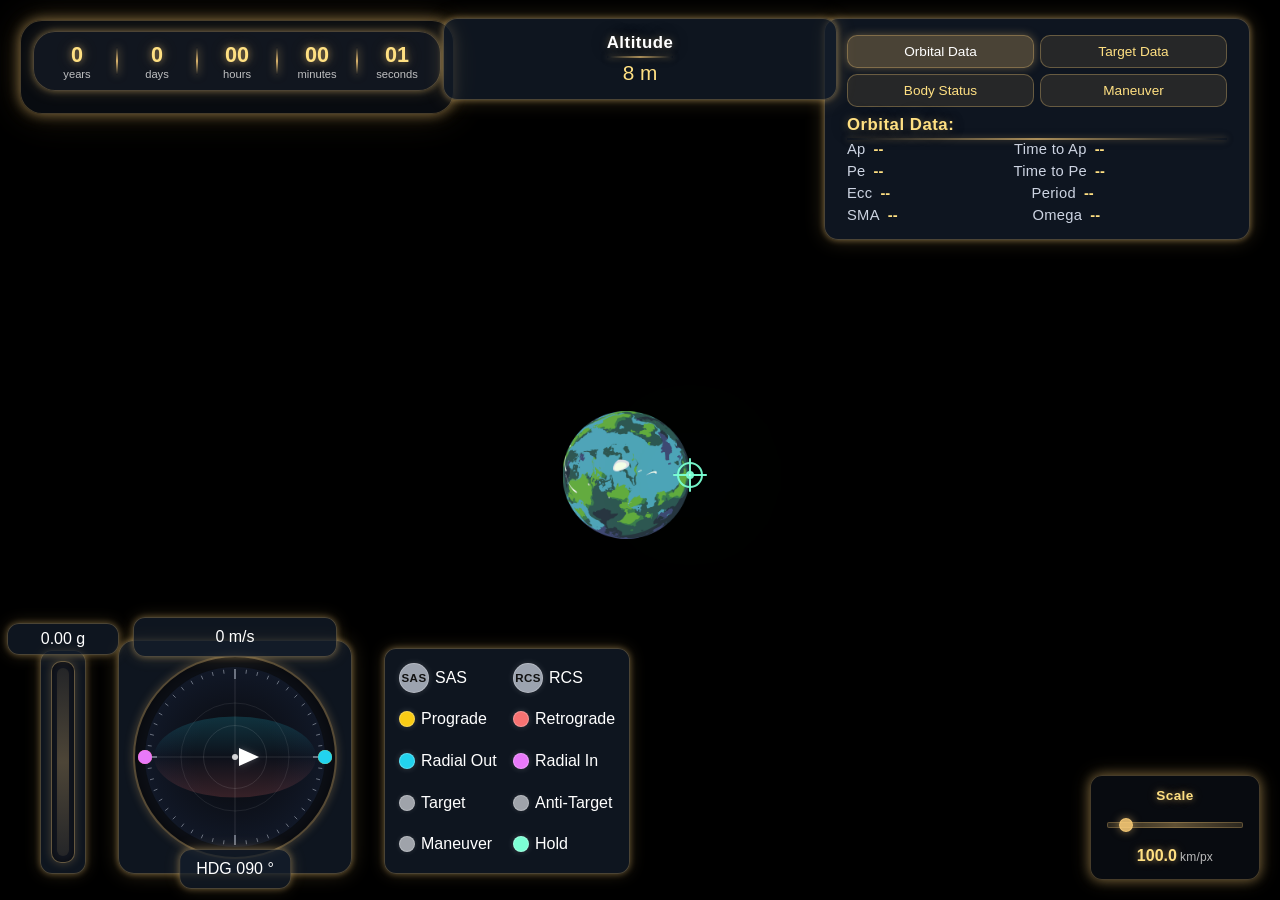
==== commit 3397438b: "Zoom Fixes" ====
--- a/index.html
+++ b/index.html
@@ -235,6 +235,18 @@
       <button id="ctxTarget">Set Target (placeholder)</button>
     </div>
 
+      <!-- SCALE PANEL (bottom right) -->
+      <div id="scalePanel" class="ui-panel scale-panel">
+        <div class="scale-label">Scale</div>
+        <div class="scale-slider-container">
+          <input type="range" id="zoomSlider" class="scale-slider" min="0" max="100" value="50">
+        </div>
+        <div class="scale-value">
+          <span id="scaleValue">10.0</span>
+          <span class="scale-unit">km/px</span>
+        </div>
+      </div>
+
     <!-- Pause Overlay -->
     <div id="pauseOverlay">
       <div id="pauseWindow">
--- a/style.css
+++ b/style.css
@@ -58,6 +58,8 @@
 #uiRoot #warpButtons,
 #uiRoot #legendBox,
 #uiRoot #legendBox *,
+#uiRoot #scalePanel,
+#uiRoot #scalePanel *,
 #uiRoot #hudCluster,
 #uiRoot #hudCluster *,
 #uiRoot #infoPanel,
@@ -842,3 +844,127 @@
   margin-top: 8px;
   width: 100%;
 }
+
+/* =============================================
+   SCALE PANEL (bottom right)
+============================================= */
+
+#scalePanel {
+  position: absolute;
+  bottom: 20px;
+  right: 20px;
+  width: fit-content;
+  padding: 12px 14px;
+  display: flex;
+  flex-direction: column;
+  align-items: center;
+  gap: 8px;
+  background: rgba(15, 20, 30, 0.55);
+  border-radius: 12px;
+  border: 1px solid rgba(255,208,122,0.25);
+  box-shadow:
+    0 0 12px rgba(255,208,122,0.4),
+    0 0 20px rgba(255,208,122,0.2);
+}
+
+.scale-label {
+  font-size: 0.85rem;
+  font-weight: 700;
+  letter-spacing: 0.03em;
+  color: #ffe082;
+  text-shadow:
+    0 0 6px rgba(255,208,122,0.4),
+    0 0 12px rgba(255,208,122,0.3);
+}
+
+.scale-slider-container {
+  display: flex;
+  align-items: center;
+  width: 140px;
+  height: 28px;
+}
+
+.scale-slider {
+  width: 100%;
+  height: 4px;
+  border-radius: 2px;
+  background: linear-gradient(
+    to right,
+    rgba(255,208,122,0.15),
+    rgba(255,208,122,0.35),
+    rgba(255,208,122,0.15)
+  );
+  border: 1px solid rgba(255,208,122,0.25);
+  outline: none;
+  -webkit-appearance: none;
+  appearance: none;
+  cursor: pointer;
+}
+
+.scale-slider::-webkit-slider-thumb {
+  -webkit-appearance: none;
+  appearance: none;
+  width: 14px;
+  height: 14px;
+  border-radius: 50%;
+  background: rgba(255,208,122,0.85);
+  border: 1px solid rgba(255,208,122,0.6);
+  cursor: pointer;
+  box-shadow: 0 0 8px rgba(255,208,122,0.5);
+  transition: transform 100ms ease, box-shadow 100ms ease;
+}
+
+.scale-slider::-webkit-slider-thumb:hover {
+  transform: scale(1.15);
+  box-shadow: 0 0 12px rgba(255,208,122,0.7);
+}
+
+.scale-slider::-webkit-slider-thumb:active {
+  transform: scale(1.1);
+  box-shadow: 0 0 16px rgba(255,208,122,0.8);
+}
+
+.scale-slider::-moz-range-thumb {
+  width: 14px;
+  height: 14px;
+  border-radius: 50%;
+  background: rgba(255,208,122,0.85);
+  border: 1px solid rgba(255,208,122,0.6);
+  cursor: pointer;
+  box-shadow: 0 0 8px rgba(255,208,122,0.5);
+  transition: transform 100ms ease, box-shadow 100ms ease;
+}
+
+.scale-slider::-moz-range-thumb:hover {
+  transform: scale(1.15);
+  box-shadow: 0 0 12px rgba(255,208,122,0.7);
+}
+
+.scale-slider::-moz-range-thumb:active {
+  transform: scale(1.1);
+  box-shadow: 0 0 16px rgba(255,208,122,0.8);
+}
+
+.scale-value {
+  display: flex;
+  align-items: baseline;
+  gap: 3px;
+  height: 20px;
+}
+
+#scaleValue {
+  font-size: 1rem;
+  font-weight: 700;
+  color: #ffe082;
+  text-shadow:
+    0 0 6px rgba(255,208,122,0.4),
+    0 0 12px rgba(255,208,122,0.3);
+  min-width: 40px;
+  text-align: right;
+}
+
+.scale-unit {
+  font-size: 0.75rem;
+  color: #bbb;
+  letter-spacing: 0.02em;
+}
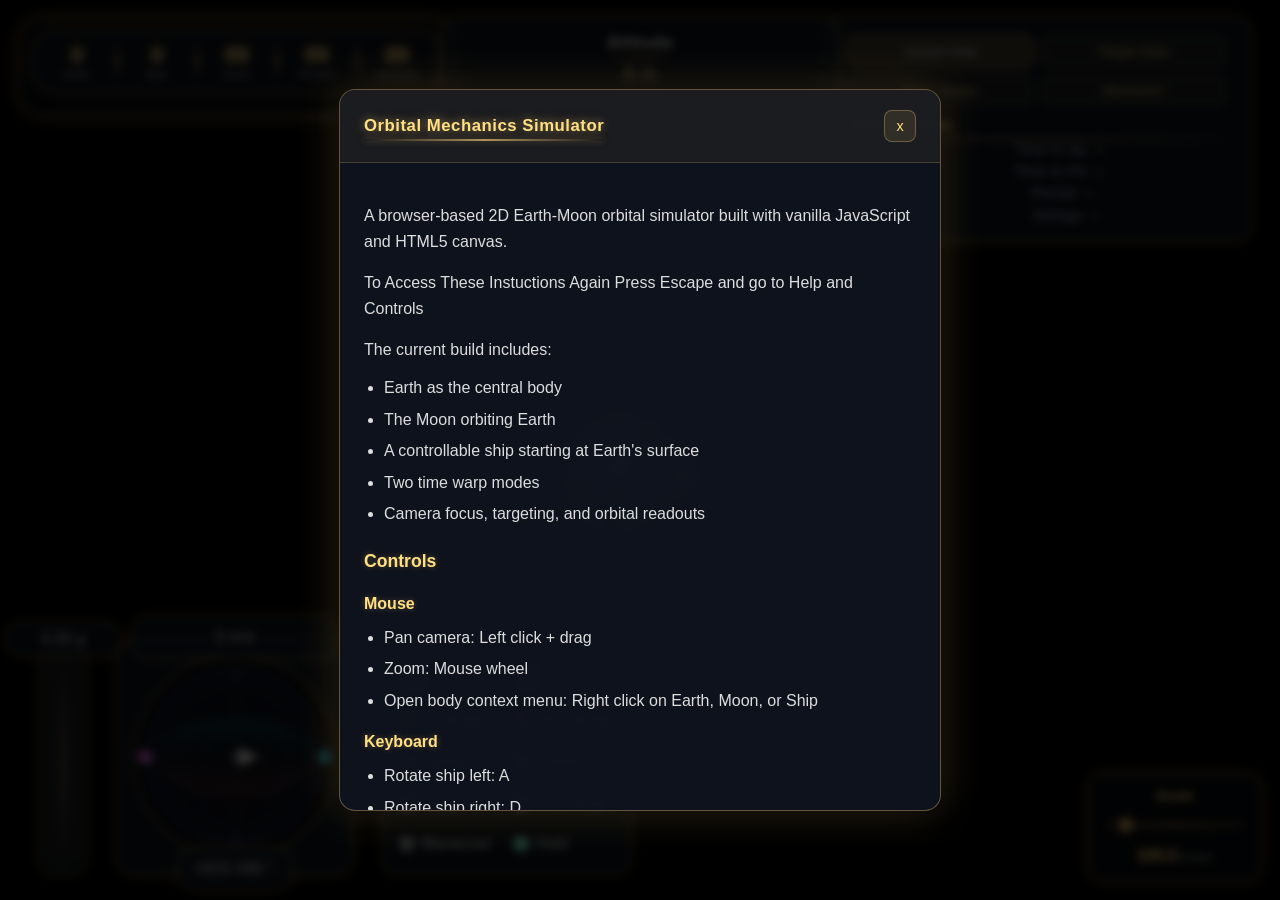
==== commit c1b7727b: "quality fixes and help menu" ====
--- a/index.html
+++ b/index.html
@@ -247,6 +247,62 @@
         </div>
       </div>
 
+    <!-- Intro/Welcome Modal -->
+    <div id="introModal" class="intro-modal hidden">
+      <div class="intro-content">
+        <div class="intro-header">
+          <h2 class="panel-title">Orbital Mechanics Simulator</h2>
+          <button id="introClose" class="icon-btn" aria-label="Close intro">x</button>
+        </div>
+        <div class="intro-body">
+          <p>A browser-based 2D Earth-Moon orbital simulator built with vanilla JavaScript and HTML5 canvas.</p>
+          <p>To Access These Instuctions Again Press Escape and go to Help and Controls</p>
+          <p>The current build includes:</p>
+          <ul>
+            <li>Earth as the central body</li>
+            <li>The Moon orbiting Earth</li>
+            <li>A controllable ship starting at Earth's surface</li>
+            <li>Two time warp modes</li>
+            <li>Camera focus, targeting, and orbital readouts</li>
+          </ul>
+          <h3>Controls</h3>
+          <h4>Mouse</h4>
+          <ul>
+            <li>Pan camera: Left click + drag</li>
+            <li>Zoom: Mouse wheel</li>
+            <li>Open body context menu: Right click on Earth, Moon, or Ship</li>
+          </ul>
+          <h4>Keyboard</h4>
+          <ul>
+            <li>Rotate ship left: A</li>
+            <li>Rotate ship right: D</li>
+            <li>Throttle up: Shift</li>
+            <li>Throttle down: Ctrl</li>
+            <li>Cut throttle to 0%: X</li>
+            <li>Set throttle to 100%: Z</li>
+            <li>Zoom in: Arrow Up</li>
+            <li>Zoom out: Arrow Down</li>
+            <li>Reset time warp to 1x: C</li>
+            <li>Open / close pause menu: Esc</li>
+          </ul>
+          <h4>Time Warp</h4>
+          <p>Hover over the clock in the top-left to reveal the warp controls. Click a button to change the simulation speed.</p>
+          <ul>
+            <li>Physics mode (default): realistic step-based warp while physics continues running.</li>
+            <li>Fixed mode: skips physics integration for faster jumps (best for fast-forwarding).</li>
+            <li>Use the toggle button to switch between modes; warp resets to 1x when switching.</li>
+          </ul>
+          <h4>Context Menu</h4>
+          <p>Right-clicking a body opens:</p>
+          <ul>
+            <li>Select Body</li>
+            <li>Set Camera Focus</li>
+            <li>Set Target</li>
+          </ul>
+        </div>
+      </div>
+    </div>
+
     <!-- Pause Overlay -->
     <div id="pauseOverlay">
       <div id="pauseWindow">
@@ -259,6 +315,7 @@
           <div class="menu-buttons" id="mainMenu">
             <button class="pause-btn" data-action="resume">Resume</button>
             <button class="pause-btn" data-open="settings">Settings</button>
+            <button class="pause-btn" id="helpBtn">Help & Controls</button>
             <button class="pause-btn" data-action="quit">Quit</button>
           </div>
           <div id="settingsPanel" class="hidden">
@@ -288,6 +345,7 @@
               <input type="range" id="infoScaleRange" min="50" max="150" step="1" value="100">
               <span class="setting-value" id="infoScaleValue">100%</span>
             </div>
+            
           </div>
         </div>
       </div>
--- a/style.css
+++ b/style.css
@@ -67,7 +67,9 @@
 #uiRoot .info-tab,
 #uiRoot .info-content,
 #uiRoot #contextMenu,
-#uiRoot #contextMenu * {
+#uiRoot #contextMenu *,
+#uiRoot #introModal,
+#uiRoot #introModal * {
   pointer-events: auto;
 }
 
@@ -968,3 +970,110 @@
   color: #bbb;
   letter-spacing: 0.02em;
 }
+
+.intro-modal {
+  position: fixed;
+  top: 0;
+  left: 0;
+  width: 100vw;
+  height: 100vh;
+  background: rgba(0, 0, 0, 0.8);
+  backdrop-filter: blur(4px);
+  display: flex;
+  justify-content: center;
+  align-items: center;
+  z-index: 1000;
+  pointer-events: auto;
+}
+
+.intro-content {
+  background: rgba(15, 20, 30, 0.95);
+  border: 1px solid rgba(255, 208, 122, 0.35);
+  border-radius: 16px;
+  box-shadow:
+    0 0 20px rgba(0, 0, 0, 0.5),
+    0 0 40px rgba(255, 208, 122, 0.2);
+  max-width: 600px;
+  max-height: 80vh;
+  overflow-y: auto;
+  padding: 0;
+  margin: 20px;
+}
+
+.intro-header {
+  display: flex;
+  justify-content: space-between;
+  align-items: center;
+  padding: 20px 24px;
+  border-bottom: 1px solid rgba(255, 208, 122, 0.2);
+  background: rgba(255, 208, 122, 0.05);
+  border-radius: 16px 16px 0 0;
+}
+
+.intro-header h2 {
+  color: #ffe082;
+  text-shadow:
+    0 0 8px rgba(255, 208, 122, 0.4),
+    0 0 16px rgba(255, 208, 122, 0.3);
+  margin: 0;
+}
+
+.icon-btn {
+  background: rgba(255, 208, 122, 0.1);
+  border: 1px solid rgba(255, 208, 122, 0.3);
+  color: #ffe082;
+  border-radius: 8px;
+  padding: 8px 12px;
+  cursor: pointer;
+  font-size: 0.9rem;
+  transition: background 120ms ease, transform 120ms ease;
+}
+
+.icon-btn:hover {
+  background: rgba(255, 208, 122, 0.2);
+  transform: scale(1.05);
+}
+
+.intro-body {
+  padding: 24px;
+  color: #ddd;
+  line-height: 1.6;
+}
+
+.intro-body h3 {
+  color: #ffe082;
+  margin-top: 20px;
+  margin-bottom: 10px;
+  font-size: 1.1rem;
+  text-shadow: 0 0 6px rgba(255, 208, 122, 0.3);
+}
+
+.intro-body h4 {
+  color: #ffe082;
+  margin-top: 16px;
+  margin-bottom: 8px;
+  font-size: 1rem;
+  text-shadow: 0 0 6px rgba(255, 208, 122, 0.3);
+}
+
+.intro-body p {
+  margin-bottom: 12px;
+}
+
+.intro-body ul {
+  margin: 8px 0 16px 20px;
+  padding: 0;
+}
+
+.intro-body li {
+  margin-bottom: 6px;
+}
+
+.intro-body strong {
+  color: #ffe082;
+  font-weight: 600;
+}
+
+.hidden {
+  display: none !important;
+}
